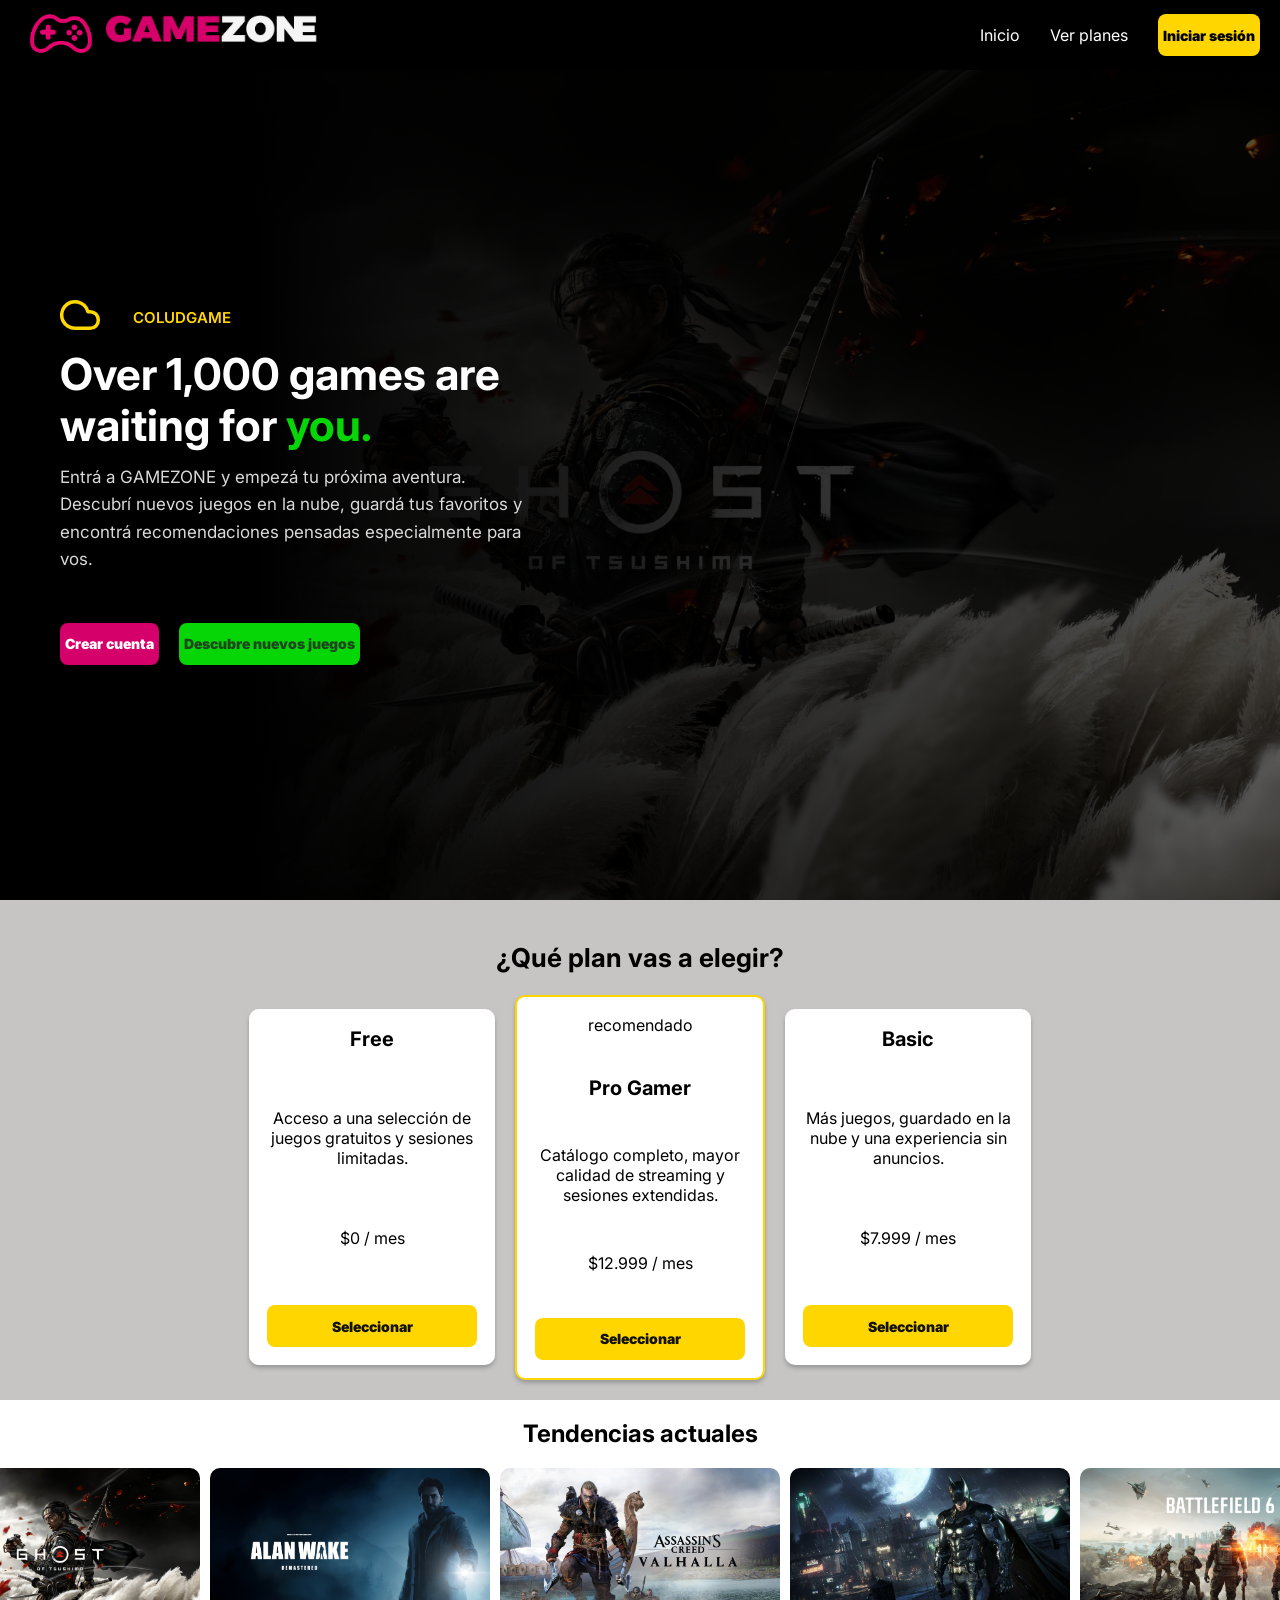
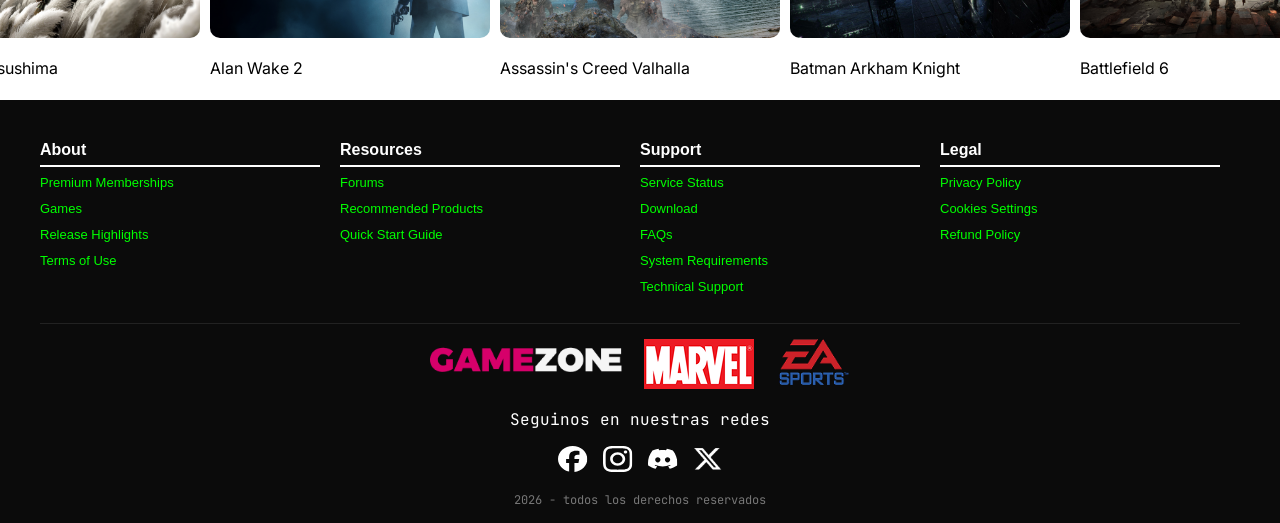
==== index.html @ 968ddbb8 "Ajustes en html y css en general,creacion del sitio de juego spider-peg" ====
<!DOCTYPE html>
<html lang="es">

<head>
    <meta charset="UTF-8">
    <meta name="viewport" content="width=device-width, initial-scale=1">
    <title>GAMEZONE | Cloud Gaming</title>
    <link rel="stylesheet" href="css/general.css">
    <link rel="stylesheet" href="css/landing/landing.css">
    <link rel="stylesheet" href="css/landing/plans.css">
    <link rel="stylesheet" href="css/buttons.css">
    <link rel="stylesheet" href="css/trending.css">
    <link rel="stylesheet" href="css/footer.css">

</head>

<body>

    <header>
        <nav>
            <div class="logo">
                <a href="index.html">
                    <img src="assets/logo/LOGOPAGE.png" alt="GAMEZONE">
                    <img src="assets/logo/GAMEZONE.png" alt="GAMEZONE">
                </a>
            </div>

            <div class="nav-links">
                <a href="index.html">Inicio</a>
                <a href="#plans">Ver planes</a>
                <button class="accent">
                    <a href="pages/login.html">Iniciar sesión</a>
                </button>
            </div>
        </nav>
    </header>

    <main>

        <section class="landing-main">
            <div class=cloud-div> <img src="assets/icons/cloud.svg" alt="cloud">
                <p class="cloud-p">coludgame</p>
            </div>
            <div class="welcome-main">
                <h1>Over 1,000 games are waiting for <span>you.</span></h1>

                <p>
                    Entrá a GAMEZONE y empezá tu próxima aventura.
                    Descubrí nuevos juegos en la nube, guardá tus favoritos
                    y encontrá recomendaciones pensadas especialmente para vos.
                </p>
            </div>
            <div class="landing-buttons">
                <button class="primary"><a href="pages/register.html">Crear cuenta</a></button>
                <button class="secondary"><a href="#plans">Descubre nuevos juegos</a></button>
            </div>

        </section>

        <section id="plans" class="plans">
            <h2>¿Qué plan vas a elegir?</h2>
            <div class="plans-container">
                <article class="plan-card">
                    <h3>Free</h3>

                    <p>
                        Acceso a una selección de juegos gratuitos
                        y sesiones limitadas.
                    </p>

                    <p>$0 / mes</p>

                    <button class="accent">Seleccionar</button>
                </article>

                <article class="plan-card pro">
                    <span>recomendado</span>

                    <h3>Pro Gamer</h3>

                    <p>
                        Catálogo completo, mayor calidad de streaming
                        y sesiones extendidas.
                    </p>

                    <p>$12.999 / mes</p>

                    <button class="accent">Seleccionar</button>
                </article>

                <article class="plan-card">
                    <h3>Basic</h3>

                    <p>
                        Más juegos, guardado en la nube
                        y una experiencia sin anuncios.
                    </p>

                    <p>$7.999 / mes</p>

                    <button class="accent">Seleccionar</button>
                </article>
            </div>
        </section>

        <section class="trending-section">
            <h2>Tendencias actuales</h2>

            <div class="trending" id="trending">
            </div>
           
            <button class="secondary">Descubre más juegos</button>
        </section>

    </main>

    <footer class="site-footer">
        <div class="footer-top">
            <div class="footer-column">
                <h3>About</h3>
                <ul>
                    <li><a href="#">Premium Memberships</a></li>
                    <li><a href="#">Games</a></li>
                    <li><a href="#">Release Highlights</a></li>
                    <li><a href="#">Terms of Use</a></li>
                </ul>
            </div>

            <div class="footer-column">
                <h3>Resources</h3>
                <ul>
                    <li><a href="#">Forums</a></li>
                    <li><a href="#">Recommended Products</a></li>
                    <li><a href="#">Quick Start Guide</a></li>
                </ul>
            </div>

            <div class="footer-column">
                <h3>Support</h3>
                <ul>
                    <li><a href="#">Service Status</a></li>
                    <li><a href="#">Download</a></li>
                    <li><a href="#">FAQs</a></li>
                    <li><a href="#">System Requirements</a></li>
                    <li><a href="#">Technical Support</a></li>
                </ul>
            </div>

            <div class="footer-column">
                <h3>Legal</h3>
                <ul>
                    <li><a href="#">Privacy Policy</a></li>
                    <li><a href="#">Cookies Settings</a></li>
                    <li><a href="#">Refund Policy</a></li>
                </ul>
            </div>
        </div>

        <div class="footer-bottom">
            <div class="footer-socials">
                <img src="assets/logo/GAMEZONE.png" alt="logo">
                <img src="assets/img/marvel-logo.png" alt="marvel" srcset="">
                <img src="assets/img/easports-logo.png" alt="easports" srcset="">
            </div>
            <p>Seguinos en nuestras redes</p>
            <div class="social-icons">
                <img src="assets/icons/facebook.svg" alt="facebook">
                <img src="assets/icons/instagram.svg" alt="instagram">
                <img src="assets/icons/discord.svg" alt="discord">
                <img src="assets/icons/x-twitter.png" alt="x-twitter">
            </div>
            <p class="copyright">2026 - todos los derechos reservados</p>
        </div>
    </footer>


    <script src="js/background-img.js"></script>
    <script src="js/trending.js"></script>


</body>

</html>
---- css/general.css ----
@import url('https://fonts.googleapis.com/css2?family=Inter:wght@400;500;600;700;800;900&family=Roboto:wght@400;500;700&display=swap');

body {
    font-family: Inter;
    margin: 0;
}

a {
    text-decoration: none;
    color: white;
}

header {
    background-color: #000000;
    align-content: center;
    height: 70px;  
    padding: 0;
    margin: 0;
}

nav {
    display: flex;
    justify-content: space-between;
    align-items: center;
    padding: 0 20px;
}

.nav-links {
  display: flex;
  align-items: center;
  gap: 30px;
}

header nav img {
    max-height: 55px;
    width: auto;
}
---- css/landing/landing.css ----
.cloud-div {
    display: flex;
    align-items: center;
    gap: 8px;
    width: 24px;
    height: 24px;
}
.cloud-p {
    color: #FFD600;
    text-transform: uppercase;
    font-size: 15px;
    font-weight: 600;
    margin: 0;
}

.landing-main {
    min-height: calc(100vh - 70px);
    box-sizing: border-box;
    color: white;
    background-color: #000000;
    background-size: cover;
    background-position: center;
    background-repeat: no-repeat;
    position: relative;

    display: flex;
    flex-direction: column;
    justify-content: center;
    padding: 0 60px; 
    gap: 20px;
}

.landing-main::before {
    content: "";
    position: absolute;
    inset: 0;

    background: linear-gradient(to right, #000000 20%, #000000a6 100%, transparent 250%);
}

.landing-main > * {
    position: relative;
}

.landing-buttons {
    display: flex;
    flex-direction: row;
    gap: 20px;
    margin-top: 10px;
}

.welcome-main {
    max-width: 550px;
    display: block;
}

.welcome-main h1 {
  font-size: 44px;
  line-height: 1.15;
  margin: 0 0 14px 0;
}

.welcome-main p {
  font-size: 17px;
  line-height: 1.6;
  margin: 0 0 20px 0;
  opacity: 0.85;
  max-width: 480px;
}

.welcome-main span {
    color: #06D606;
}

h1 {
    font-family: Inter;
}

.trending-section div{
    display: flex;
    gap: 10px;
}

.cards article{
    display: flex;
    width: 200px;
    height: 100px;
    background-color: grey;
    border-radius: 10px;

}

article {
    background-color: white;
    height: 400px;
    border-radius: 20px;

}
---- css/landing/plans.css ----
@import url('https://fonts.googleapis.com/css2?family=Inter:wght@400;500;600;700;800;900&family=Roboto:wght@400;500;700&display=swap');
.plans {
    background-color: #c7c4c4;
    text-align: center;
    padding: 20px 0;
}

.plans h2 {
    font-size: 26px;
    margin-bottom: 22px;
}

.plans-container {
    display: flex;
    justify-content: center;
    align-items: center;
    gap: 20px;
}

.plan-card {
    background-color: white;

    width: 210px;
    height: 320px;

    padding: 18px;
    border-radius: 10px;

    display: flex;
    flex-direction: column;
    justify-content: space-between;

    box-shadow: 0 3px 4px #999;
}

.plan-card h3 {
    font-size: 20px;
    margin: 0;
}

.plan-card p {
    margin: 3px 0;
}


.plan-card.pro {
    height: 345px;
    border: 2px solid #FFD600;
}
---- css/buttons.css ----
/* =========================
   ESTILO GENERAL DE BOTONES
   ========================= */

.primary,
.secondary,
.accent,
.google-button {
    height: 42px;
    border: none;
    border-radius: 8px;
    font-family: "Inter", sans-serif;
    font-size: 14px;
    font-weight: 900;
    cursor: pointer;
    padding: 5px;
    display: flex;
    align-items: center;
    justify-content: center;
    box-sizing: border-box;
}

.google-button {
    background-color: white;
    
}

.primary {
    background-color: #D6006A;
    color: white;
}

.primary:hover {
    background-color: #FFB3D9;
}


.primary:active {
    background-color: #471D32;
}

.primary:disabled {
    background-color: #C7C4C4;
    color: #F5F5F5;
    cursor: not-allowed;
}

.secondary {
    background-color: #06D606; 
}

.secondary a{
    color: #1D471D;
}

.secondary:hover {
    background-color: #B3FFB3;
}

.secondary:active {
    background-color: #1D471D;
    color: #F5F5F5;
}

.secondary:disabled {
    background-color: #C7C4C4;
    color: #F5F5F5;

    cursor: not-allowed;
}

.accent {
    background-color: #FFD600;
    color: #121212;
}

.accent a {
    color: black;
}

.accent:hover {
    background-color: #FFE347;
}

.accent:active {
    background-color: #CCAB00;
    color: #F5F5F5;
}

.accent:disabled {
    background-color: #C7C4C4;
    color: #F5F5F5;
    cursor: not-allowed;
}

.google-button a{
    color:black;
    text-decoration: none;
}

.google-button {
    color: black;
    text-decoration: none;
}
.google-button img {
    width: 20px;
    height: 20px;
}
---- css/trending.css ----
.trending-section {
    width: 100%;
    height: 300px;
    
    display: flex;
    flex-direction: column;
    align-items: center;
    overflow: hidden;
}

.trending-section button {
    margin-top: 80px;
    padding: 5px 20px;
}

.card {
    width: 280px;
    height: 170px;
    
}

.trending .card img {
    width: 100%;
    height: 170px;
    object-fit: cover;
    border-radius: 10px;
    transition: transform 0.3s ease;
    cursor: pointer;
}

.trending .card img:hover {
    transform: scale(1.05);
}
---- css/footer.css ----
@import url('https://fonts.googleapis.com/css2?family=Inter:wght@400;500;600;700;800;900&family=Roboto:wght@400;500;700&display=swap');
@import url('https://fonts.googleapis.com/css2?family=JetBrains+Mono:wght@400;500;600;700;800&display=swap');

body {
  margin: 0;
  min-height: 100vh;

  display: flex;
  flex-direction: column;
}


footer p {
  font-family: JetBrains mono;
}

.site-footer {
  background-color: #0b0b0b;
  color: #ffffff;
  padding: 25px 20px 15px 20px; /* Reducimos el padding general */
  font-family: sans-serif;
}

.footer-top {
  display: flex;
  justify-content: space-between;
  max-width: 1200px;
  margin: 0 auto 20px auto;
}

.footer-column {
  flex: 1;
  margin-right: 20px;
}

.footer-column h3 {
  font-size: 16px;
  font-weight: bold;
  padding-bottom: 6px;
  border-bottom: 2px solid #ffffff;
  margin-bottom: 6px;
}

.footer-column ul {
  list-style: none;
  padding: 0;
  margin: 0;
}

.footer-column ul li {
  margin-bottom: 8px; 
}

.footer-column ul li a {
  color: #00ff00;
  text-decoration: none;
  font-size: 13px;
}

.footer-bottom {
  max-width: 1200px;
  margin: 0 auto;
  border-top: 1px solid #222;
  padding-top: 15px;
  
  display: flex;
  flex-direction: column;
  align-items: center;
  
}

/* Contenedor de redes sociales */
.footer-socials {
  display: flex;
  align-items: center;
  gap: 20px;
}

.footer-socials img{
  height: 50px;
}

.footer-bottom p{
  text-align: center;
  margin-top: 20px;
}

.social-icons {
  display: flex;
  gap: 15px;
  justify-content: center;
}

.social-icons img{
  width: 30px;
}

.social-icons a {
  color: #fff;
  font-size: 20px;
}

/* Copyright */
.copyright {
  font-size: 12px;
  color: #777;
  margin: 10px 0 0 0;
}
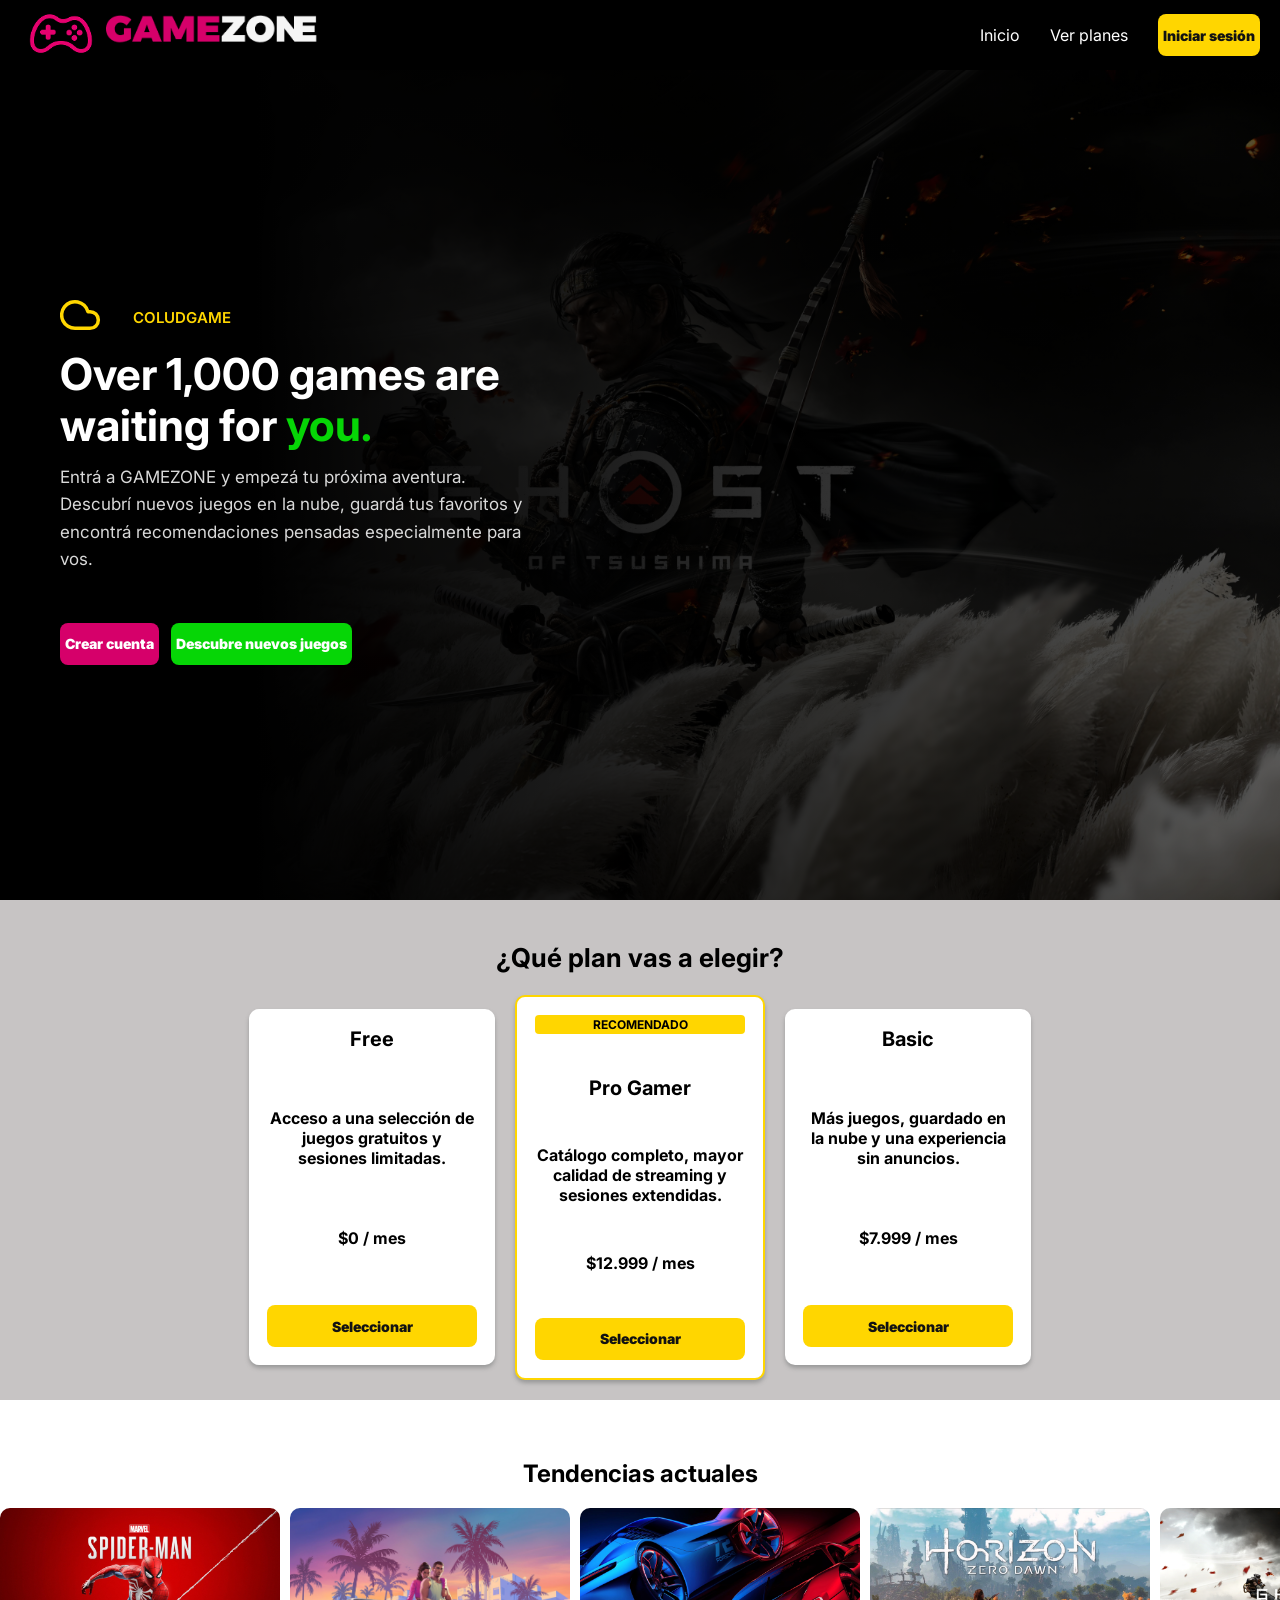
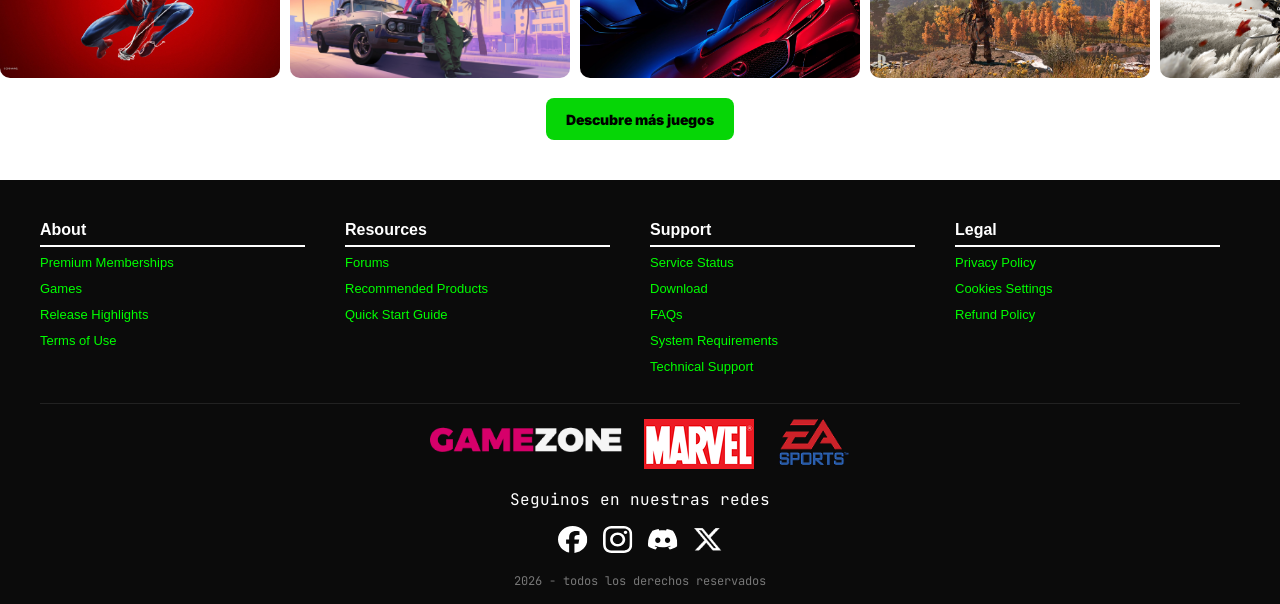
==== commit f34f732a: "Agrego transform a las cardsplan" ====
--- a/index.html
+++ b/index.html
@@ -5,10 +5,10 @@
     <meta charset="UTF-8">
     <meta name="viewport" content="width=device-width, initial-scale=1">
     <title>GAMEZONE | Cloud Gaming</title>
+    <link rel="stylesheet" href="css/buttons.css">
     <link rel="stylesheet" href="css/general.css">
     <link rel="stylesheet" href="css/landing/landing.css">
     <link rel="stylesheet" href="css/landing/plans.css">
-    <link rel="stylesheet" href="css/buttons.css">
     <link rel="stylesheet" href="css/trending.css">
     <link rel="stylesheet" href="css/footer.css">
 
@@ -28,9 +28,7 @@
             <div class="nav-links">
                 <a href="index.html">Inicio</a>
                 <a href="#plans">Ver planes</a>
-                <button class="accent">
-                    <a href="pages/login.html">Iniciar sesión</a>
-                </button>
+                <a class="accent" href="pages/login.html">Iniciar sesión</a>
             </div>
         </nav>
     </header>
@@ -51,8 +49,8 @@
                 </p>
             </div>
             <div class="landing-buttons">
-                <button class="primary"><a href="pages/register.html">Crear cuenta</a></button>
-                <button class="secondary"><a href="#plans">Descubre nuevos juegos</a></button>
+                <a class="primary" href="pages/register.html">Crear cuenta</a>
+                <a class="secondary" href="#plans">Descubre nuevos juegos</a>
             </div>
 
         </section>
@@ -69,8 +67,8 @@
                     </p>
 
                     <p>$0 / mes</p>
-
                     <button class="accent">Seleccionar</button>
+                    
                 </article>
 
                 <article class="plan-card pro">
--- a/css/general.css
+++ b/css/general.css
@@ -13,7 +13,7 @@
 header {
     background-color: #000000;
     align-content: center;
-    height: 70px;  
+    height: 70px;
     padding: 0;
     margin: 0;
 }
@@ -22,16 +22,27 @@
     display: flex;
     justify-content: space-between;
     align-items: center;
-    padding: 0 20px;
+    padding: 0 16px;
 }
 
 .nav-links {
-  display: flex;
-  align-items: center;
-  gap: 30px;
+    display: flex;
+    align-items: center;
+    gap: 30px;
 }
 
 header nav img {
-    max-height: 55px;
+    max-height: 50px;
     width: auto;
 }
+
+/* MOBILE FIRST */
+@media (min-width: 768px) {/*a partir de tablet*/
+    nav {
+        padding: 0 20px;
+    }
+
+    header nav img {
+        max-height: 55px;
+    }
+}
--- a/css/landing/landing.css
+++ b/css/landing/landing.css
@@ -5,14 +5,16 @@
     width: 24px;
     height: 24px;
 }
+
 .cloud-p {
     color: #FFD600;
     text-transform: uppercase;
-    font-size: 15px;
+    font-size: 13px;
     font-weight: 600;
     margin: 0;
 }
 
+/* --------- Hero (landing-main) --------- */
 .landing-main {
     min-height: calc(100vh - 70px);
     box-sizing: border-box;
@@ -26,46 +28,45 @@
     display: flex;
     flex-direction: column;
     justify-content: center;
-    padding: 0 60px; 
-    gap: 20px;
+    padding: 0 20px;
+    gap: 16px;
 }
 
 .landing-main::before {
     content: "";
     position: absolute;
     inset: 0;
-
     background: linear-gradient(to right, #000000 20%, #000000a6 100%, transparent 250%);
 }
 
-.landing-main > * {
+.landing-main>* {
     position: relative;
 }
 
+/* Botones apilados en mobile */
 .landing-buttons {
     display: flex;
-    flex-direction: row;
-    gap: 20px;
+    flex-direction: column;
+    gap: 12px;
     margin-top: 10px;
 }
 
 .welcome-main {
-    max-width: 550px;
-    display: block;
+    max-width: 100%;
 }
 
 .welcome-main h1 {
-  font-size: 44px;
-  line-height: 1.15;
-  margin: 0 0 14px 0;
+    font-size: 28px;
+    line-height: 1.15;
+    margin: 0 0 12px 0;
 }
 
 .welcome-main p {
-  font-size: 17px;
-  line-height: 1.6;
-  margin: 0 0 20px 0;
-  opacity: 0.85;
-  max-width: 480px;
+    font-size: 15px;
+    line-height: 1.6;
+    margin: 0 0 16px 0;
+    opacity: 0.85;
+    max-width: 100%;
 }
 
 .welcome-main span {
@@ -76,24 +77,64 @@
     font-family: Inter;
 }
 
-.trending-section div{
+/*
+    OJO: acá tenías reglas sueltas (.trending-section div, .cards article,
+    y un "article" global) que pisaban estilos de otras páginas —
+    por ejemplo le ponían fondo blanco y 400px de alto a TODOS los
+    <article> del sitio, incluidas las tarjetas de reseñas del juego.
+    Las dejo comentadas por si las necesitabas en algo puntual,
+    pero lo más seguro es no usarlas así de generales.
+
+.trending-section div {
     display: flex;
     gap: 10px;
 }
 
-.cards article{
+.cards article {
     display: flex;
     width: 200px;
     height: 100px;
     background-color: grey;
     border-radius: 10px;
-
 }
 
 article {
     background-color: white;
     height: 400px;
     border-radius: 20px;
+}
+*/
 
+/* --------- A partir de tablet/desktop --------- */
+@media (min-width: 768px) {
+    .landing-main {
+        padding: 0 60px;
+        gap: 20px;
+    }
+
+    .landing-buttons {
+        flex-direction: row;
+    }
+
+    .welcome-main {
+        max-width: 550px;
+    }
+
+    .welcome-main h1 {
+        font-size: 44px;
+        margin: 0 0 14px 0;
+    }
+
+    .welcome-main p {
+        font-size: 17px;
+        margin: 0 0 20px 0;
+        max-width: 480px;
+    }
+
+    .cloud-p {
+        font-size: 15px;
+    }
 }
 
+
+
--- a/css/landing/plans.css
+++ b/css/landing/plans.css
@@ -31,8 +31,13 @@
     justify-content: space-between;
 
     box-shadow: 0 3px 4px #999;
+    transition: transform 0.3s ease;
+    cursor: pointer;
 }
-
+.plan-card:hover {
+    transform: scale(1.01); 
+    
+}
 .plan-card h3 {
     font-size: 20px;
     margin: 0;
@@ -40,10 +45,20 @@
 
 .plan-card p {
     margin: 3px 0;
+    font-weight: bold;
 }
 
 
 .plan-card.pro {
     height: 345px;
     border: 2px solid #FFD600;
+}
+
+.plan-card.pro span {
+    background-color: #FFD600;
+    font-weight: bold;
+    text-transform: uppercase;
+    font-size: 12px;
+    border-radius: 4px;
+    padding: 2px 6px;
 }
--- a/css/trending.css
+++ b/css/trending.css
@@ -1,27 +1,43 @@
 .trending-section {
     width: 100%;
-    height: 300px;
-    
+    padding: 24px 0;
+
     display: flex;
     flex-direction: column;
     align-items: center;
-    overflow: hidden;
+    box-sizing: border-box;
+}
+
+.trending-section h2 {
+    padding: 0 16px;
 }
 
 .trending-section button {
-    margin-top: 80px;
+    margin-top: 20px;
     padding: 5px 20px;
 }
 
-.card {
-    width: 280px;
-    height: 170px;
-    
+/* en mobile se desliza horizontal */
+.trending {
+    display: flex;
+    gap: 10px;
+    width: 100%;
+    padding: 0 16px;
+    box-sizing: border-box;
+    overflow-x: auto;
+    scroll-snap-type: x mandatory;
+}
+
+.trending .card {
+    flex: 0 0 auto;
+    scroll-snap-align: start;
+    width: 220px;
+    height: 140px;
 }
 
 .trending .card img {
     width: 100%;
-    height: 170px;
+    height: 140px;
     object-fit: cover;
     border-radius: 10px;
     transition: transform 0.3s ease;
@@ -32,4 +48,22 @@
     transform: scale(1.05);
 }
 
+/* MOBILE FIRST */
+@media (min-width: 768px) {
+    .trending-section {
+        padding: 40px 0;
+    }
 
+    .trending {
+        padding: 0 40px;
+    }
+
+    .trending .card {
+        width: 280px;
+        height: 170px;
+    }
+
+    .trending .card img {
+        height: 170px;
+    }
+}
--- a/css/footer.css
+++ b/css/footer.css
@@ -2,108 +2,124 @@
 @import url('https://fonts.googleapis.com/css2?family=JetBrains+Mono:wght@400;500;600;700;800&display=swap');
 
 body {
-  margin: 0;
-  min-height: 100vh;
+    margin: 0;
+    min-height: 100vh;
 
-  display: flex;
-  flex-direction: column;
+    display: flex;
+    flex-direction: column;
 }
 
-
 footer p {
-  font-family: JetBrains mono;
+    font-family: JetBrains mono;
 }
 
 .site-footer {
-  background-color: #0b0b0b;
-  color: #ffffff;
-  padding: 25px 20px 15px 20px; /* Reducimos el padding general */
-  font-family: sans-serif;
+    background-color: #0b0b0b;
+    color: #ffffff;
+    padding: 25px 16px 15px 16px;
+    font-family: sans-serif;
 }
 
+/* Mobile: columnas una debajo de otra */
 .footer-top {
-  display: flex;
-  justify-content: space-between;
-  max-width: 1200px;
-  margin: 0 auto 20px auto;
+    display: flex;
+    flex-direction: column;
+    gap: 20px;
+    max-width: 1200px;
+    margin: 0 auto 20px auto;
 }
 
 .footer-column {
-  flex: 1;
-  margin-right: 20px;
+    flex: 1;
 }
 
 .footer-column h3 {
-  font-size: 16px;
-  font-weight: bold;
-  padding-bottom: 6px;
-  border-bottom: 2px solid #ffffff;
-  margin-bottom: 6px;
+    font-size: 16px;
+    font-weight: bold;
+    padding-bottom: 6px;
+    border-bottom: 2px solid #ffffff;
+    margin-bottom: 6px;
 }
 
 .footer-column ul {
-  list-style: none;
-  padding: 0;
-  margin: 0;
+    list-style: none;
+    padding: 0;
+    margin: 0;
 }
 
 .footer-column ul li {
-  margin-bottom: 8px; 
+    margin-bottom: 8px;
 }
 
 .footer-column ul li a {
-  color: #00ff00;
-  text-decoration: none;
-  font-size: 13px;
+    color: #00ff00;
+    text-decoration: none;
+    font-size: 13px;
 }
 
 .footer-bottom {
-  max-width: 1200px;
-  margin: 0 auto;
-  border-top: 1px solid #222;
-  padding-top: 15px;
-  
-  display: flex;
-  flex-direction: column;
-  align-items: center;
-  
+    max-width: 1200px;
+    margin: 0 auto;
+    border-top: 1px solid #222;
+    padding-top: 15px;
+
+    display: flex;
+    flex-direction: column;
+    align-items: center;
 }
 
-/* Contenedor de redes sociales */
 .footer-socials {
-  display: flex;
-  align-items: center;
-  gap: 20px;
+    display: flex;
+    align-items: center;
+    gap: 20px;
 }
 
-.footer-socials img{
-  height: 50px;
+.footer-socials img {
+    height: 40px;
 }
 
-.footer-bottom p{
-  text-align: center;
-  margin-top: 20px;
+.footer-bottom p {
+    text-align: center;
+    margin-top: 20px;
 }
 
 .social-icons {
-  display: flex;
-  gap: 15px;
-  justify-content: center;
+    display: flex;
+    gap: 15px;
+    justify-content: center;
 }
 
-.social-icons img{
-  width: 30px;
+.social-icons img {
+    width: 30px;
 }
 
 .social-icons a {
-  color: #fff;
-  font-size: 20px;
+    color: #fff;
+    font-size: 20px;
 }
 
-/* Copyright */
 .copyright {
-  font-size: 12px;
-  color: #777;
-  margin: 10px 0 0 0;
+    font-size: 12px;
+    color: #777;
+    margin: 10px 0 0 0;
 }
 
+/* --------- Desktop: columnas en fila --------- */
+@media (min-width: 768px) {
+    .site-footer {
+        padding: 25px 20px 15px 20px;
+    }
+
+    .footer-top {
+        flex-direction: row;
+        justify-content: space-between;
+    }
+
+    .footer-column {
+        margin-right: 20px;
+    }
+
+    .footer-socials img {
+        height: 50px;
+    }
+}
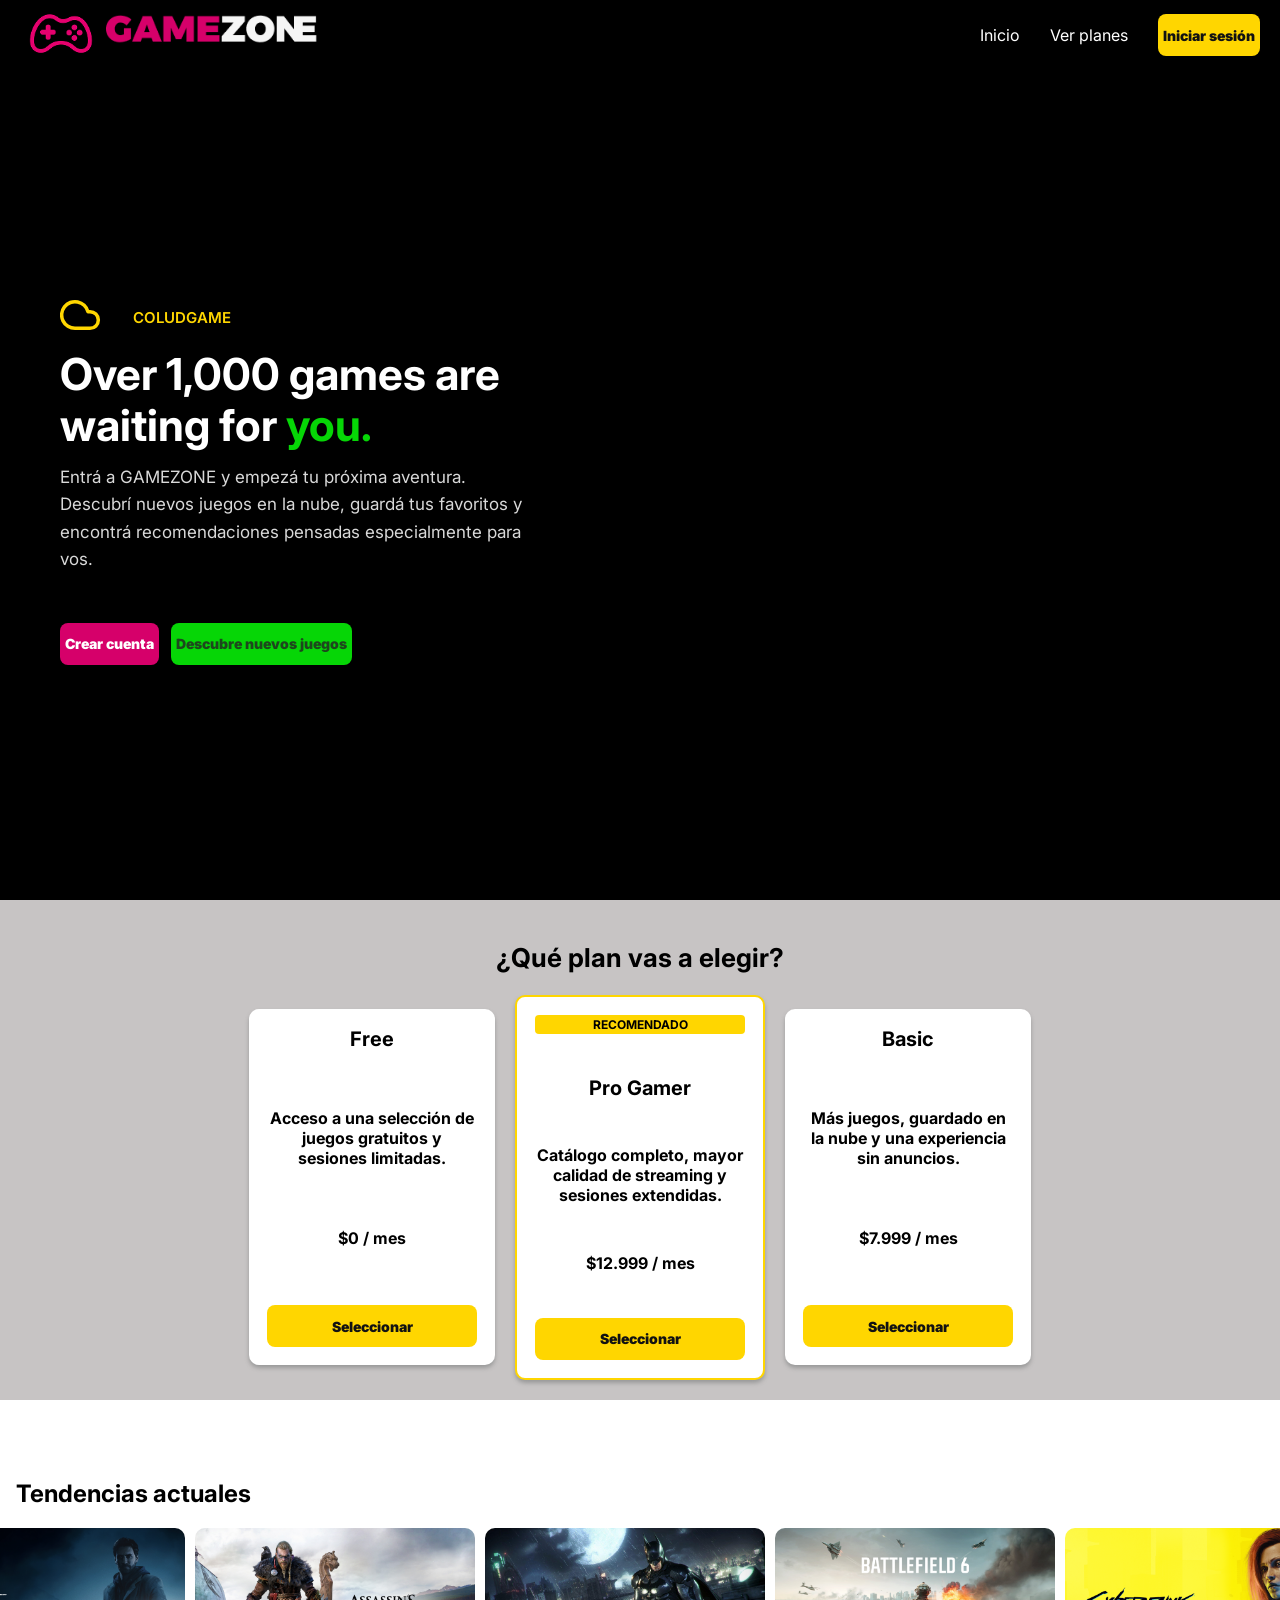
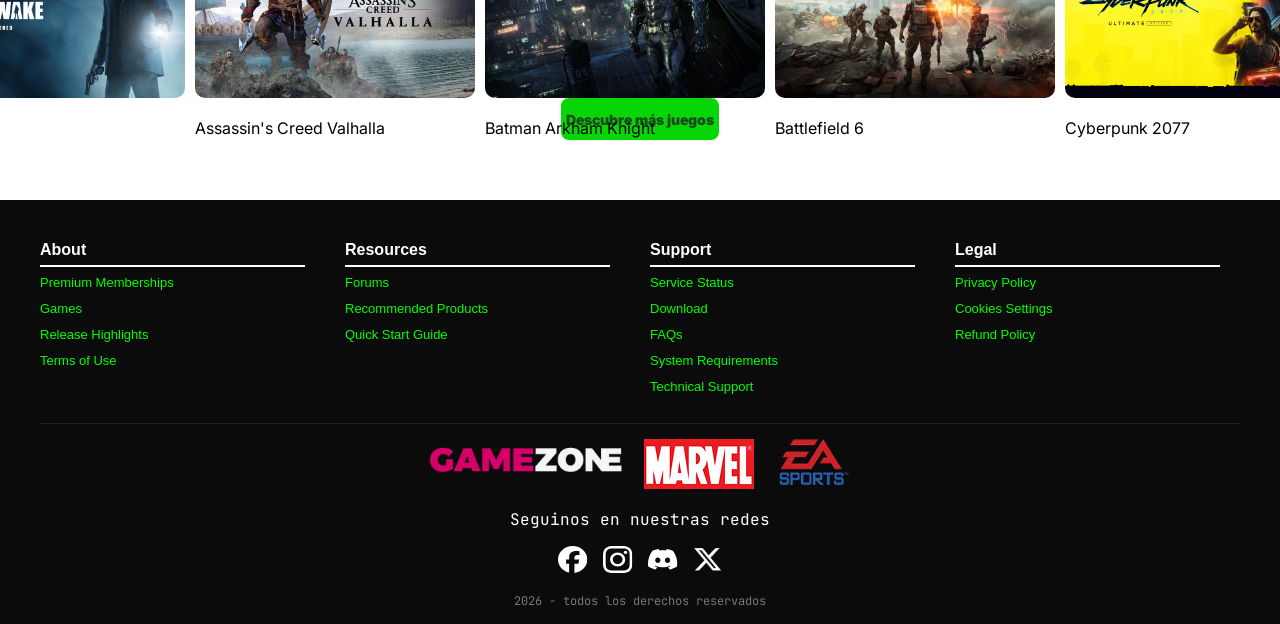
==== commit 961066ae: "Acomodo botones css" ====
--- a/index.html
+++ b/index.html
@@ -5,8 +5,8 @@
     <meta charset="UTF-8">
     <meta name="viewport" content="width=device-width, initial-scale=1">
     <title>GAMEZONE | Cloud Gaming</title>
+    <link rel="stylesheet" href="css/general.css">
     <link rel="stylesheet" href="css/buttons.css">
-    <link rel="stylesheet" href="css/general.css">
     <link rel="stylesheet" href="css/landing/landing.css">
     <link rel="stylesheet" href="css/landing/plans.css">
     <link rel="stylesheet" href="css/trending.css">
--- a/css/general.css
+++ b/css/general.css
@@ -3,11 +3,6 @@
 body {
     font-family: Inter;
     margin: 0;
-}
-
-a {
-    text-decoration: none;
-    color: white;
 }
 
 header {
@@ -16,6 +11,11 @@
     height: 70px;
     padding: 0;
     margin: 0;
+}
+
+a{
+    text-decoration: none;
+    color: white;
 }
 
 nav {
@@ -33,8 +33,10 @@
 
 header nav img {
     max-height: 50px;
-    width: auto;
+    width: 50px;
 }
+
+
 
 /* MOBILE FIRST */
 @media (min-width: 768px) {/*a partir de tablet*/
@@ -44,5 +46,6 @@
 
     header nav img {
         max-height: 55px;
+        width: auto;
     }
 }
--- a/css/buttons.css
+++ b/css/buttons.css
@@ -20,11 +20,6 @@
     box-sizing: border-box;
 }
 
-.google-button {
-    background-color: white;
-    
-}
-
 .primary {
     background-color: #D6006A;
     color: white;
@@ -34,22 +29,8 @@
     background-color: #FFB3D9;
 }
 
-
-.primary:active {
-    background-color: #471D32;
-}
-
-.primary:disabled {
-    background-color: #C7C4C4;
-    color: #F5F5F5;
-    cursor: not-allowed;
-}
-
 .secondary {
-    background-color: #06D606; 
-}
-
-.secondary a{
+    background-color: #06D606;
     color: #1D471D;
 }
 
@@ -57,40 +38,19 @@
     background-color: #B3FFB3;
 }
 
-.secondary:active {
-    background-color: #1D471D;
-    color: #F5F5F5;
-}
-
-.secondary:disabled {
-    background-color: #C7C4C4;
-    color: #F5F5F5;
-
-    cursor: not-allowed;
-}
-
 .accent {
     background-color: #FFD600;
     color: #121212;
-}
-
-.accent a {
-    color: black;
 }
 
 .accent:hover {
     background-color: #FFE347;
 }
 
-.accent:active {
-    background-color: #CCAB00;
-    color: #F5F5F5;
-}
-
-.accent:disabled {
-    background-color: #C7C4C4;
-    color: #F5F5F5;
-    cursor: not-allowed;
+.google-button {
+    background-color: white;
+    color: black;
+    text-decoration: none;
 }
 
 .google-button a{
@@ -98,10 +58,6 @@
     text-decoration: none;
 }
 
-.google-button {
-    color: black;
-    text-decoration: none;
-}
 .google-button img {
     width: 20px;
     height: 20px;
--- a/css/landing/landing.css
+++ b/css/landing/landing.css
@@ -16,7 +16,7 @@
 
 /* --------- Hero (landing-main) --------- */
 .landing-main {
-    min-height: calc(100vh - 70px);
+    min-height: 60vh;
     box-sizing: border-box;
     color: white;
     background-color: #000000;
@@ -77,37 +77,11 @@
     font-family: Inter;
 }
 
-/*
-    OJO: acá tenías reglas sueltas (.trending-section div, .cards article,
-    y un "article" global) que pisaban estilos de otras páginas —
-    por ejemplo le ponían fondo blanco y 400px de alto a TODOS los
-    <article> del sitio, incluidas las tarjetas de reseñas del juego.
-    Las dejo comentadas por si las necesitabas en algo puntual,
-    pero lo más seguro es no usarlas así de generales.
-
-.trending-section div {
-    display: flex;
-    gap: 10px;
-}
-
-.cards article {
-    display: flex;
-    width: 200px;
-    height: 100px;
-    background-color: grey;
-    border-radius: 10px;
-}
-
-article {
-    background-color: white;
-    height: 400px;
-    border-radius: 20px;
-}
-*/
 
 /* --------- A partir de tablet/desktop --------- */
 @media (min-width: 768px) {
     .landing-main {
+        min-height: calc(100vh - 70px);
         padding: 0 60px;
         gap: 20px;
     }
@@ -134,7 +108,4 @@
     .cloud-p {
         font-size: 15px;
     }
-}
-
-
-
+}
--- a/css/trending.css
+++ b/css/trending.css
@@ -10,27 +10,22 @@
 
 .trending-section h2 {
     padding: 0 16px;
+    align-self: flex-start;
 }
 
-.trending-section button {
-    margin-top: 20px;
-    padding: 5px 20px;
+.trending-section .carousel {
+    box-sizing: border-box;
 }
 
-/* en mobile se desliza horizontal */
+/* El track de tarjetas: ahora se mueve con transform (lo maneja carousel.js) */
 .trending {
     display: flex;
     gap: 10px;
-    width: 100%;
-    padding: 0 16px;
-    box-sizing: border-box;
-    overflow-x: auto;
-    scroll-snap-type: x mandatory;
+    transition: transform 0.4s ease;
 }
 
 .trending .card {
     flex: 0 0 auto;
-    scroll-snap-align: start;
     width: 220px;
     height: 140px;
 }
@@ -48,14 +43,10 @@
     transform: scale(1.05);
 }
 
-/* MOBILE FIRST */
+/* A partir de tablet, tarjetas un poco más grandes */
 @media (min-width: 768px) {
     .trending-section {
-        padding: 40px 0;
-    }
-
-    .trending {
-        padding: 0 40px;
+        padding: 60px 0;
     }
 
     .trending .card {
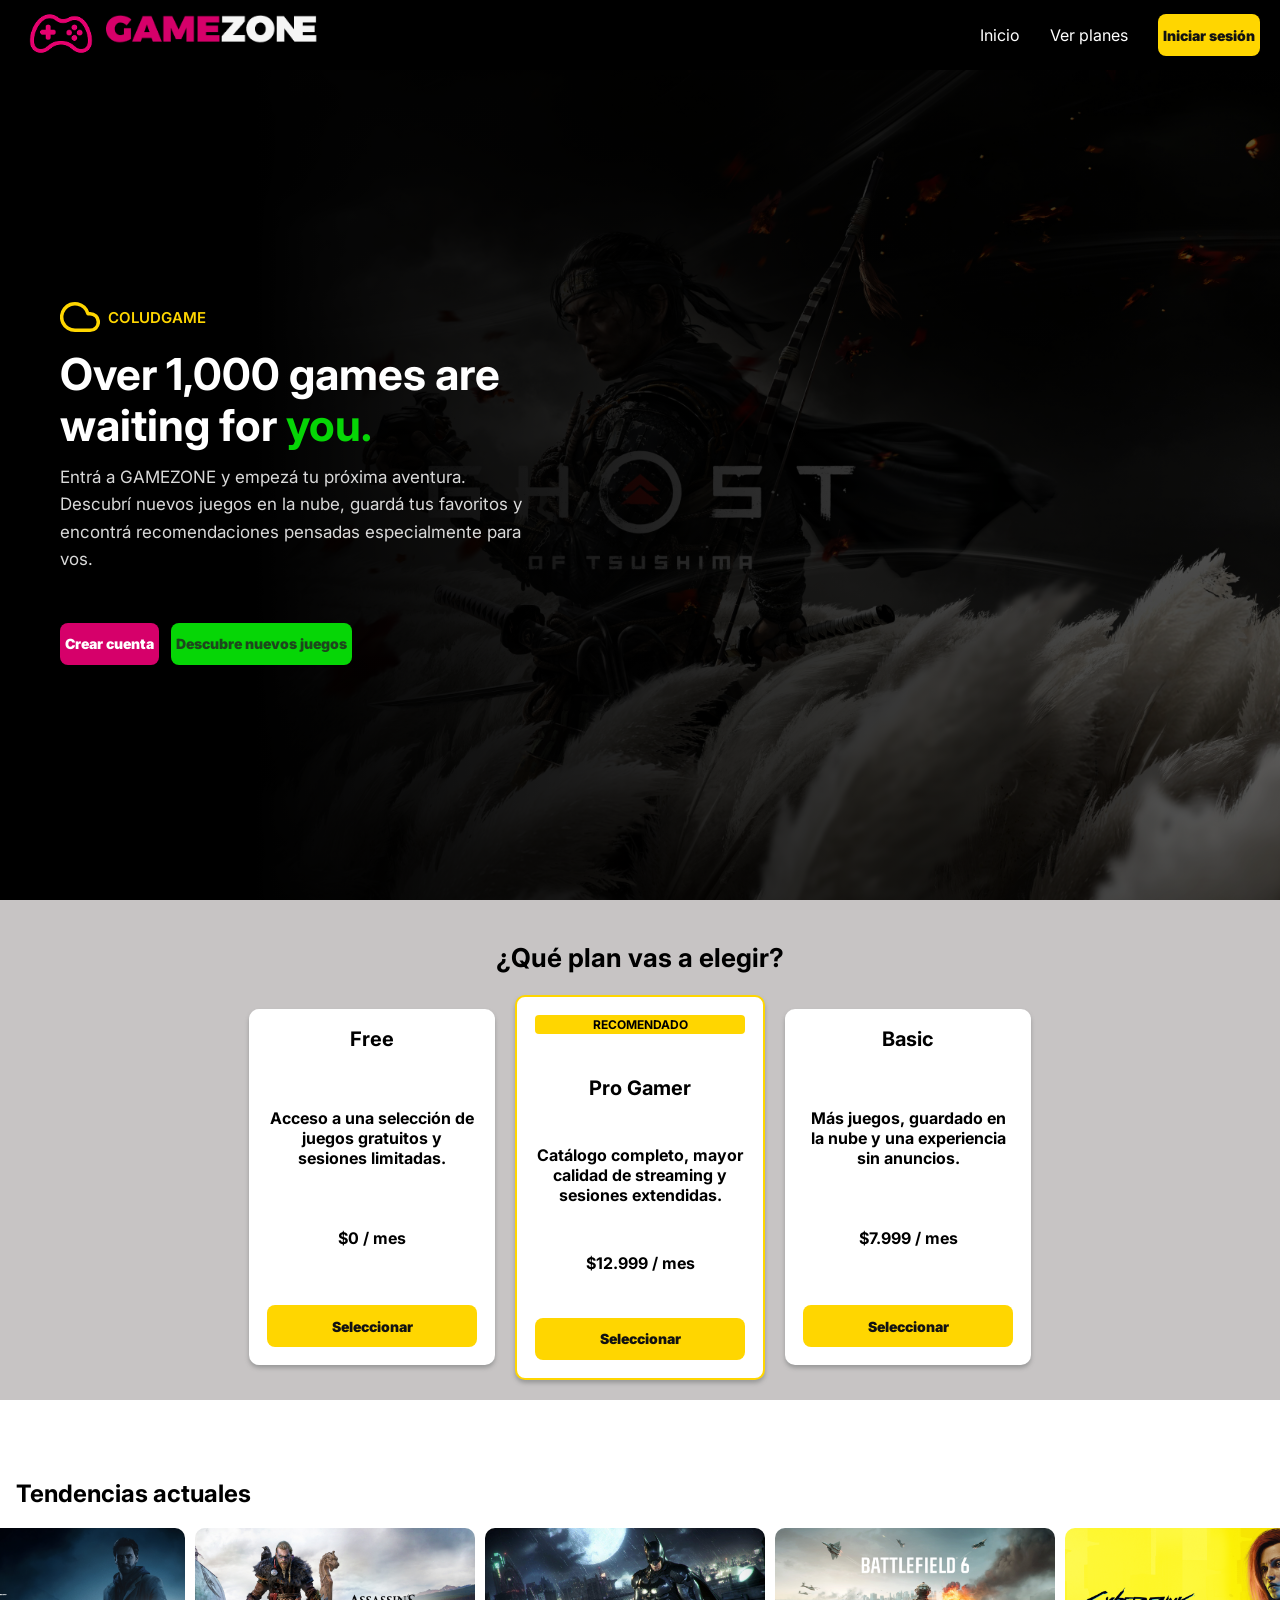
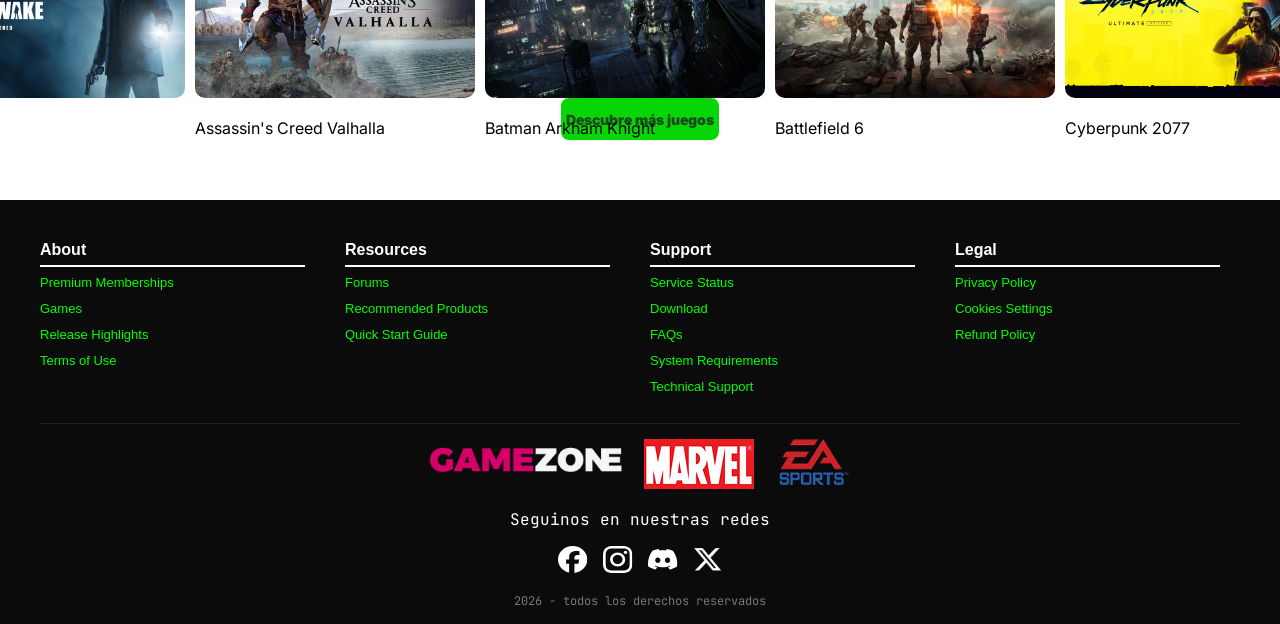
==== commit 1456b58b: "Se pasa footer a js, se modifica css, y se empieza a hacer el carousel" ====
--- a/index.html
+++ b/index.html
@@ -112,69 +112,11 @@
 
     </main>
 
-    <footer class="site-footer">
-        <div class="footer-top">
-            <div class="footer-column">
-                <h3>About</h3>
-                <ul>
-                    <li><a href="#">Premium Memberships</a></li>
-                    <li><a href="#">Games</a></li>
-                    <li><a href="#">Release Highlights</a></li>
-                    <li><a href="#">Terms of Use</a></li>
-                </ul>
-            </div>
-
-            <div class="footer-column">
-                <h3>Resources</h3>
-                <ul>
-                    <li><a href="#">Forums</a></li>
-                    <li><a href="#">Recommended Products</a></li>
-                    <li><a href="#">Quick Start Guide</a></li>
-                </ul>
-            </div>
-
-            <div class="footer-column">
-                <h3>Support</h3>
-                <ul>
-                    <li><a href="#">Service Status</a></li>
-                    <li><a href="#">Download</a></li>
-                    <li><a href="#">FAQs</a></li>
-                    <li><a href="#">System Requirements</a></li>
-                    <li><a href="#">Technical Support</a></li>
-                </ul>
-            </div>
-
-            <div class="footer-column">
-                <h3>Legal</h3>
-                <ul>
-                    <li><a href="#">Privacy Policy</a></li>
-                    <li><a href="#">Cookies Settings</a></li>
-                    <li><a href="#">Refund Policy</a></li>
-                </ul>
-            </div>
-        </div>
-
-        <div class="footer-bottom">
-            <div class="footer-socials">
-                <img src="assets/logo/GAMEZONE.png" alt="logo">
-                <img src="assets/img/marvel-logo.png" alt="marvel" srcset="">
-                <img src="assets/img/easports-logo.png" alt="easports" srcset="">
-            </div>
-            <p>Seguinos en nuestras redes</p>
-            <div class="social-icons">
-                <img src="assets/icons/facebook.svg" alt="facebook">
-                <img src="assets/icons/instagram.svg" alt="instagram">
-                <img src="assets/icons/discord.svg" alt="discord">
-                <img src="assets/icons/x-twitter.png" alt="x-twitter">
-            </div>
-            <p class="copyright">2026 - todos los derechos reservados</p>
-        </div>
-    </footer>
-
+    <footer class="site-footer"></footer>
 
     <script src="js/background-img.js"></script>
     <script src="js/trending.js"></script>
-
+    <script src="js/footer.js"></script>
 
 </body>
 
--- a/css/landing/landing.css
+++ b/css/landing/landing.css
@@ -14,7 +14,6 @@
     margin: 0;
 }
 
-/* --------- Hero (landing-main) --------- */
 .landing-main {
     min-height: 60vh;
     box-sizing: border-box;
@@ -24,7 +23,6 @@
     background-position: center;
     background-repeat: no-repeat;
     position: relative;
-
     display: flex;
     flex-direction: column;
     justify-content: center;
@@ -36,14 +34,18 @@
     content: "";
     position: absolute;
     inset: 0;
-    background: linear-gradient(to right, #000000 20%, #000000a6 100%, transparent 250%);
+    background: linear-gradient(
+        to right,
+        #000000 20%,
+        #000000a6 100%,
+        transparent 250%
+    );
 }
 
-.landing-main>* {
+.landing-main > * {
     position: relative;
 }
 
-/* Botones apilados en mobile */
 .landing-buttons {
     display: flex;
     flex-direction: column;
@@ -77,9 +79,8 @@
     font-family: Inter;
 }
 
+@media (min-width: 768px) {
 
-/* --------- A partir de tablet/desktop --------- */
-@media (min-width: 768px) {
     .landing-main {
         min-height: calc(100vh - 70px);
         padding: 0 60px;
--- a/css/trending.css
+++ b/css/trending.css
@@ -17,7 +17,6 @@
     box-sizing: border-box;
 }
 
-/* El track de tarjetas: ahora se mueve con transform (lo maneja carousel.js) */
 .trending {
     display: flex;
     gap: 10px;
@@ -43,7 +42,7 @@
     transform: scale(1.05);
 }
 
-/* A partir de tablet, tarjetas un poco más grandes */
+
 @media (min-width: 768px) {
     .trending-section {
         padding: 60px 0;
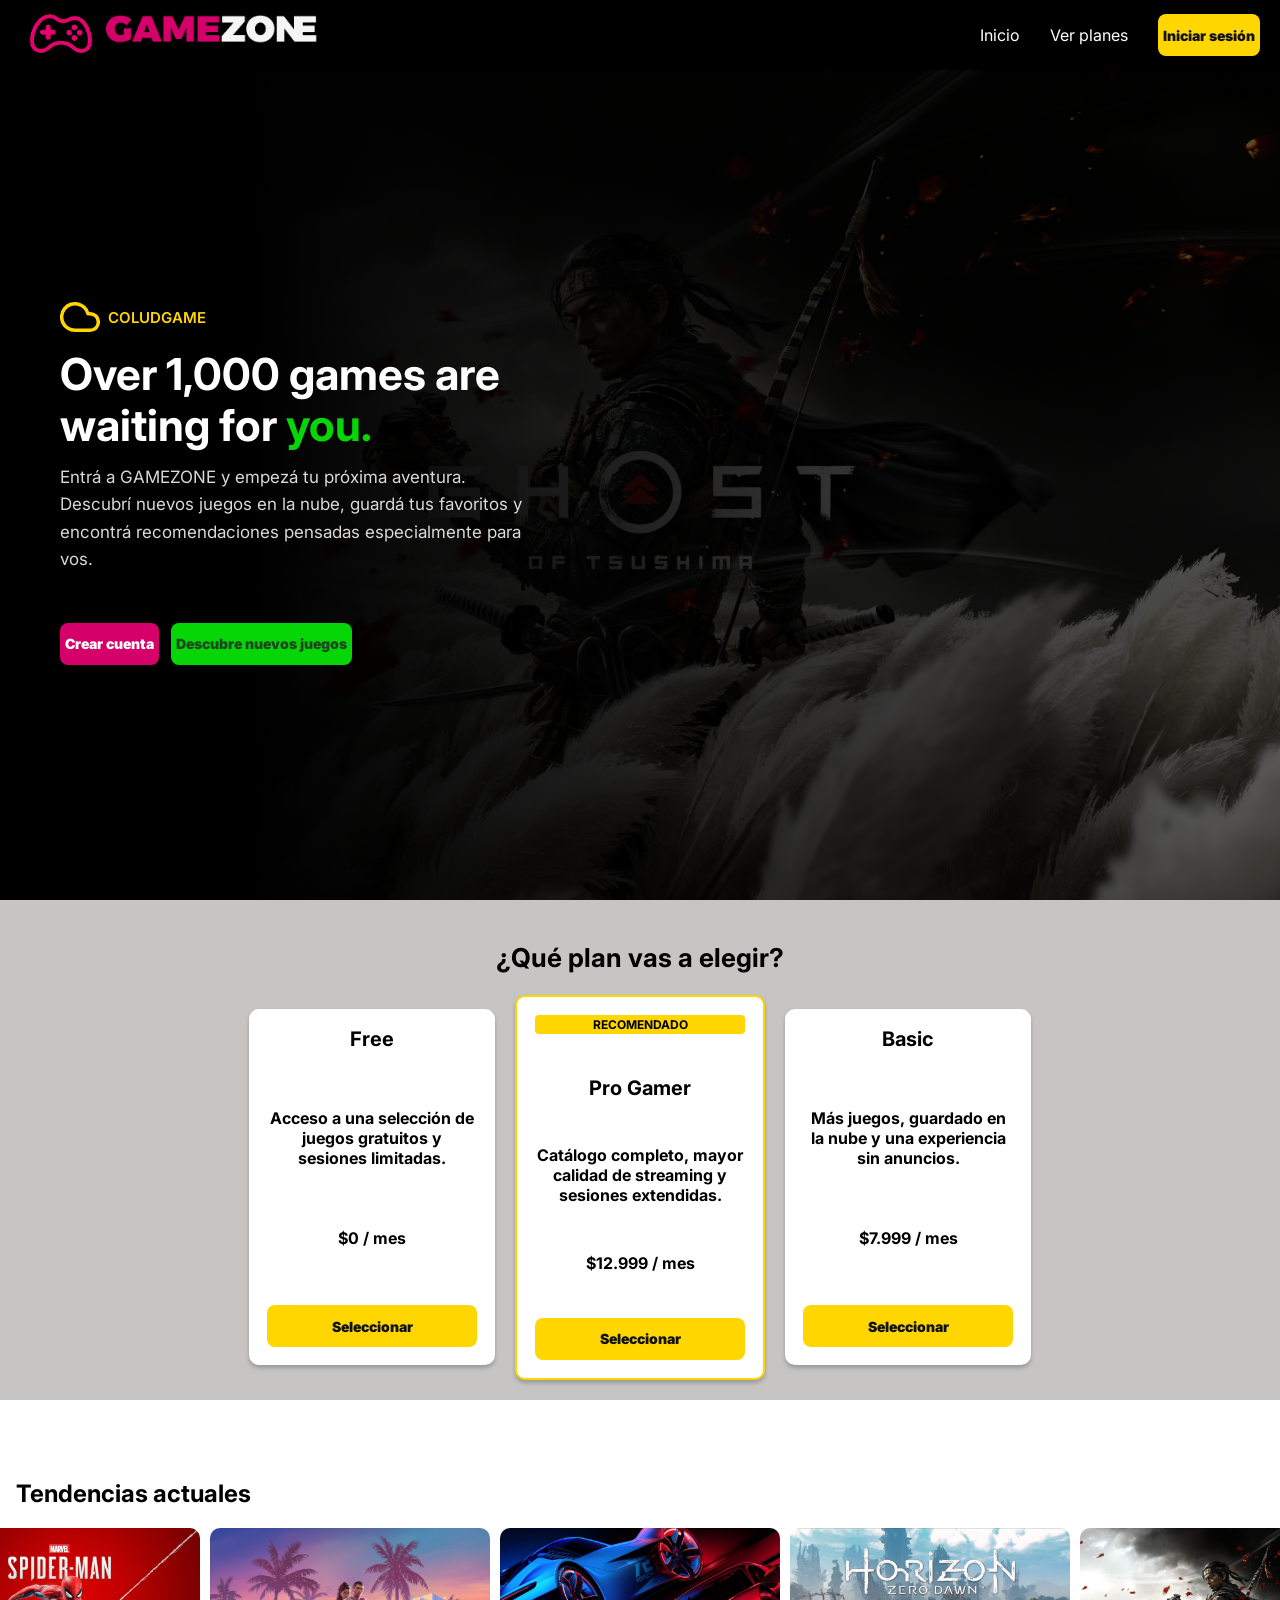
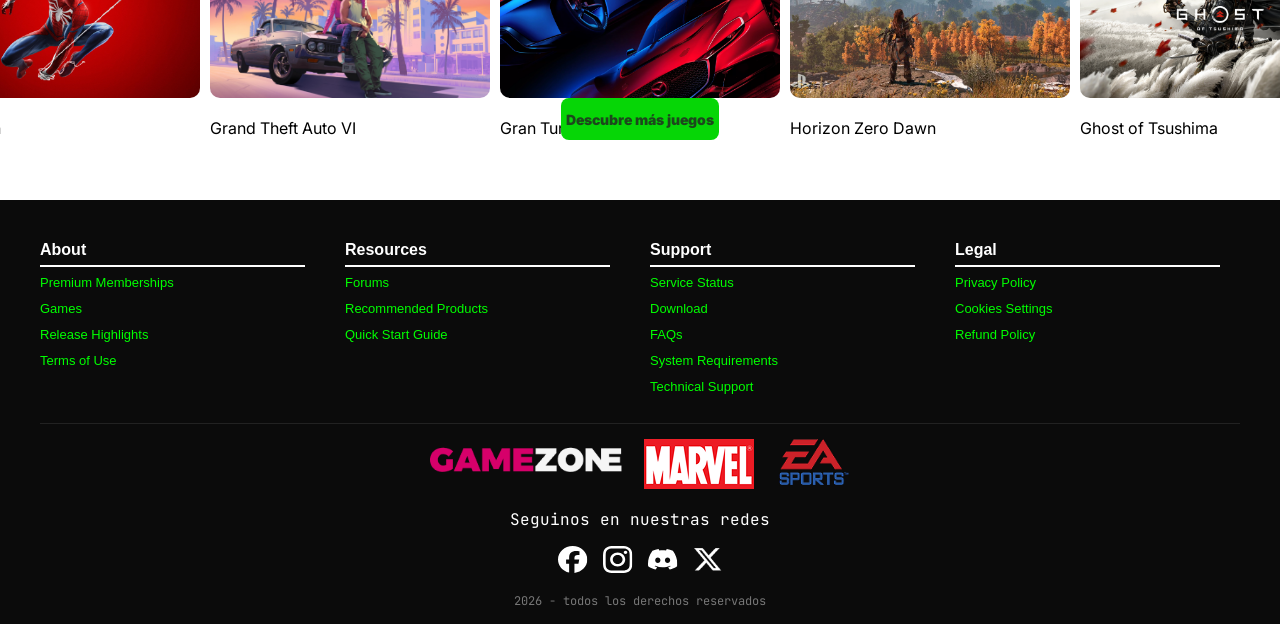
==== commit 46b86b57: "Agrego animaciones btns" ====
--- a/index.html
+++ b/index.html
@@ -50,7 +50,7 @@
             </div>
             <div class="landing-buttons">
                 <a class="primary" href="pages/register.html">Crear cuenta</a>
-                <a class="secondary" href="#plans">Descubre nuevos juegos</a>
+                <a class="secondary descubre-juegos" href="#plans">Descubre nuevos juegos</a>
             </div>
 
         </section>
--- a/css/buttons.css
+++ b/css/buttons.css
@@ -18,6 +18,9 @@
     align-items: center;
     justify-content: center;
     box-sizing: border-box;
+
+    transition: transform 0.3s ease;
+    
 }
 
 .primary {
@@ -27,6 +30,7 @@
 
 .primary:hover {
     background-color: #FFB3D9;
+    transform: translateY(-5px);
 }
 
 .secondary {
@@ -36,6 +40,7 @@
 
 .secondary:hover {
     background-color: #B3FFB3;
+    transform: translateY(-5px);
 }
 
 .accent {
@@ -45,6 +50,7 @@
 
 .accent:hover {
     background-color: #FFE347;
+    transform: translateY(-5px);
 }
 
 .google-button {
@@ -61,4 +67,42 @@
 .google-button img {
     width: 20px;
     height: 20px;
-}+}
+
+
+.pulse{
+    animation: pulse 2s infinite;
+}
+
+@keyframes pulse {
+    0% {
+        transform: scale(1);
+    }
+
+    50% {
+        transform: scale(1.10);
+    }
+
+    100% {
+        transform: scale(1);
+    }
+}
+
+
+.descubre-juegos {
+    position: relative;
+    overflow: hidden;
+    transition: transform 0.3s ease;
+}
+
+.descubre-juegos::after {
+    content: "";
+    position: absolute;
+    bottom: 0;
+    left: -100%;
+    width: 100%;
+    height: 3px;
+    background-color: #06D606;
+    transition: left 0.3s ease;
+}
+
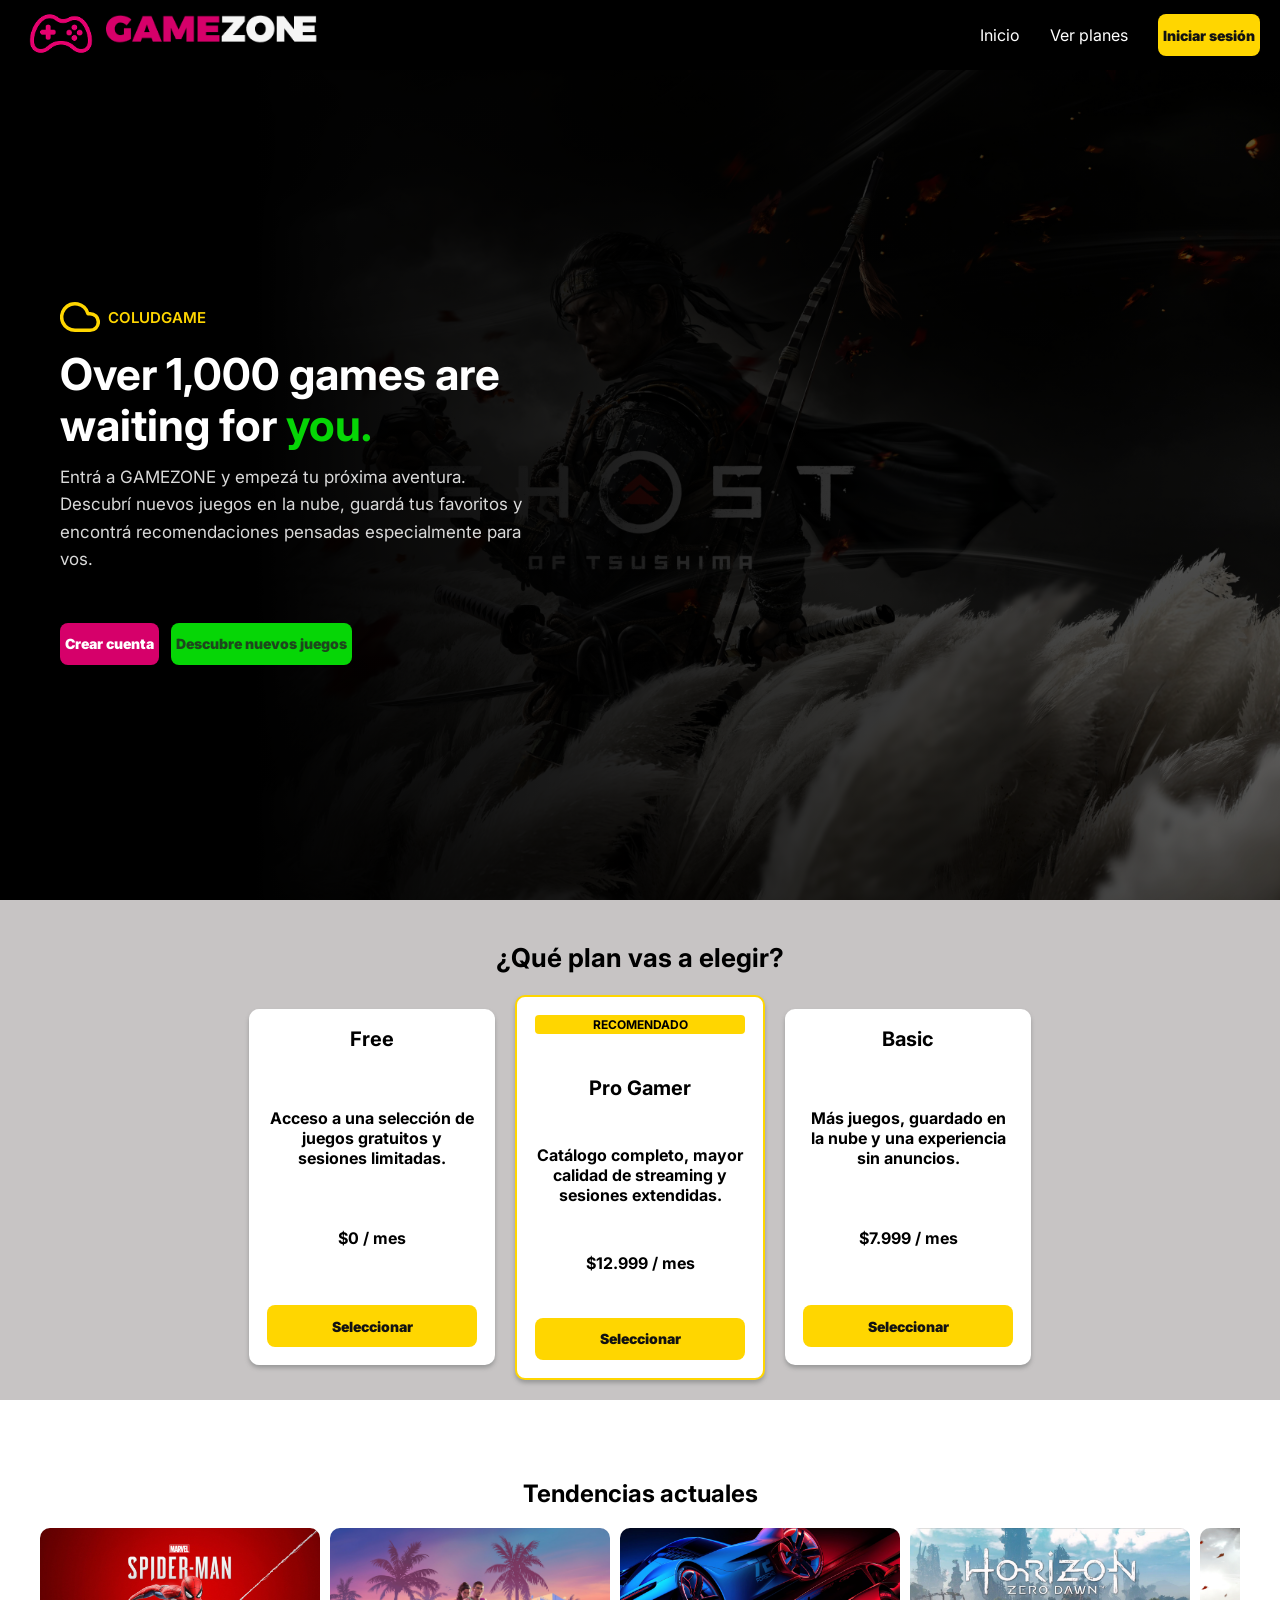
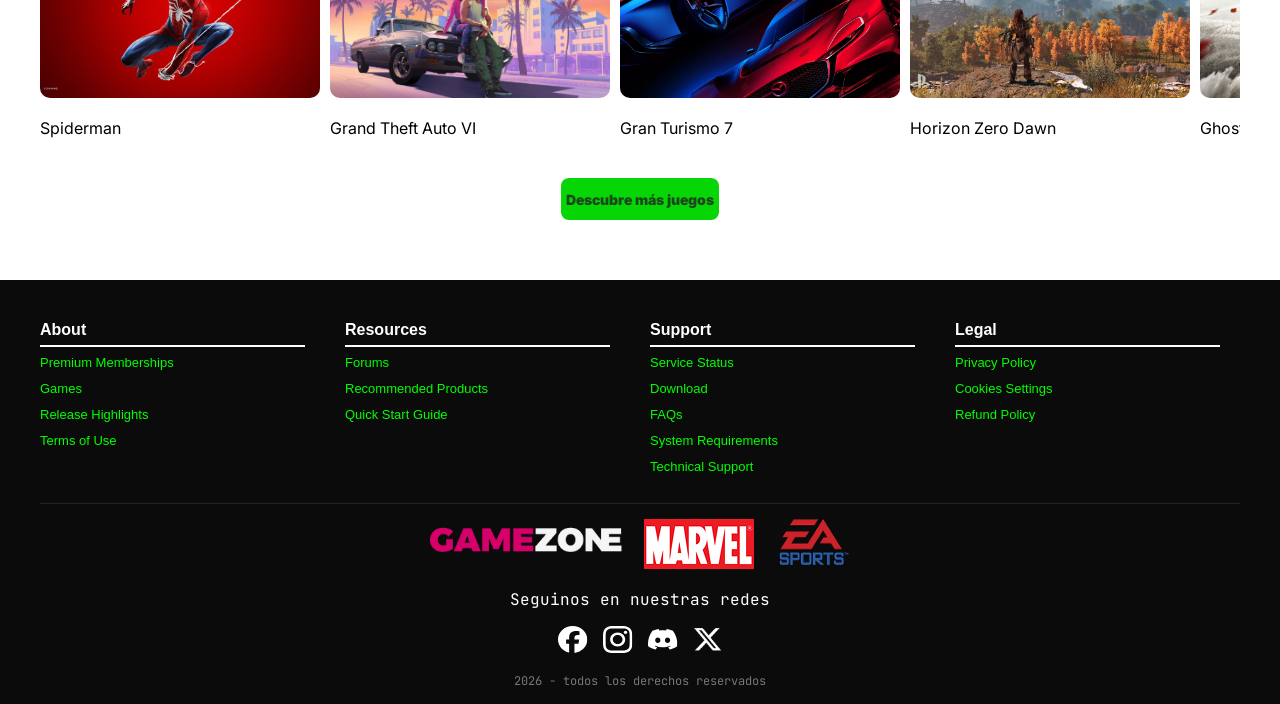
==== commit b34eeee0: "Carruseles de home" ====
--- a/index.html
+++ b/index.html
@@ -50,7 +50,7 @@
             </div>
             <div class="landing-buttons">
                 <a class="primary" href="pages/register.html">Crear cuenta</a>
-                <a class="secondary descubre-juegos" href="#plans">Descubre nuevos juegos</a>
+                <a class="secondary" href="#plans">Descubre nuevos juegos</a>
             </div>
 
         </section>
@@ -104,9 +104,13 @@
         <section class="trending-section">
             <h2>Tendencias actuales</h2>
 
-            <div class="trending" id="trending">
+            <div class="carousel">
+
+                <div class="carousel-viewport">
+                    <div class="trending carousel-track" id="trending"></div>
+                </div>
+
             </div>
-           
             <button class="secondary">Descubre más juegos</button>
         </section>
 
--- a/css/trending.css
+++ b/css/trending.css
@@ -10,13 +10,22 @@
 
 .trending-section h2 {
     padding: 0 16px;
-    align-self: flex-start;
 }
 
 .trending-section .carousel {
     box-sizing: border-box;
+    width: 100%;
+    padding: 0 16px;
 }
 
+/* El "visor": recorta las tarjetas que no entran en pantalla */
+.carousel-viewport {
+    overflow: hidden;
+    width: 100%;
+    height: 250px;
+}
+
+/* El track: la fila de tarjetas que se mueve con transform (lo maneja el JS) */
 .trending {
     display: flex;
     gap: 10px;
@@ -48,6 +57,10 @@
         padding: 60px 0;
     }
 
+    .trending-section .carousel {
+        padding: 0 40px;
+    }
+
     .trending .card {
         width: 280px;
         height: 170px;
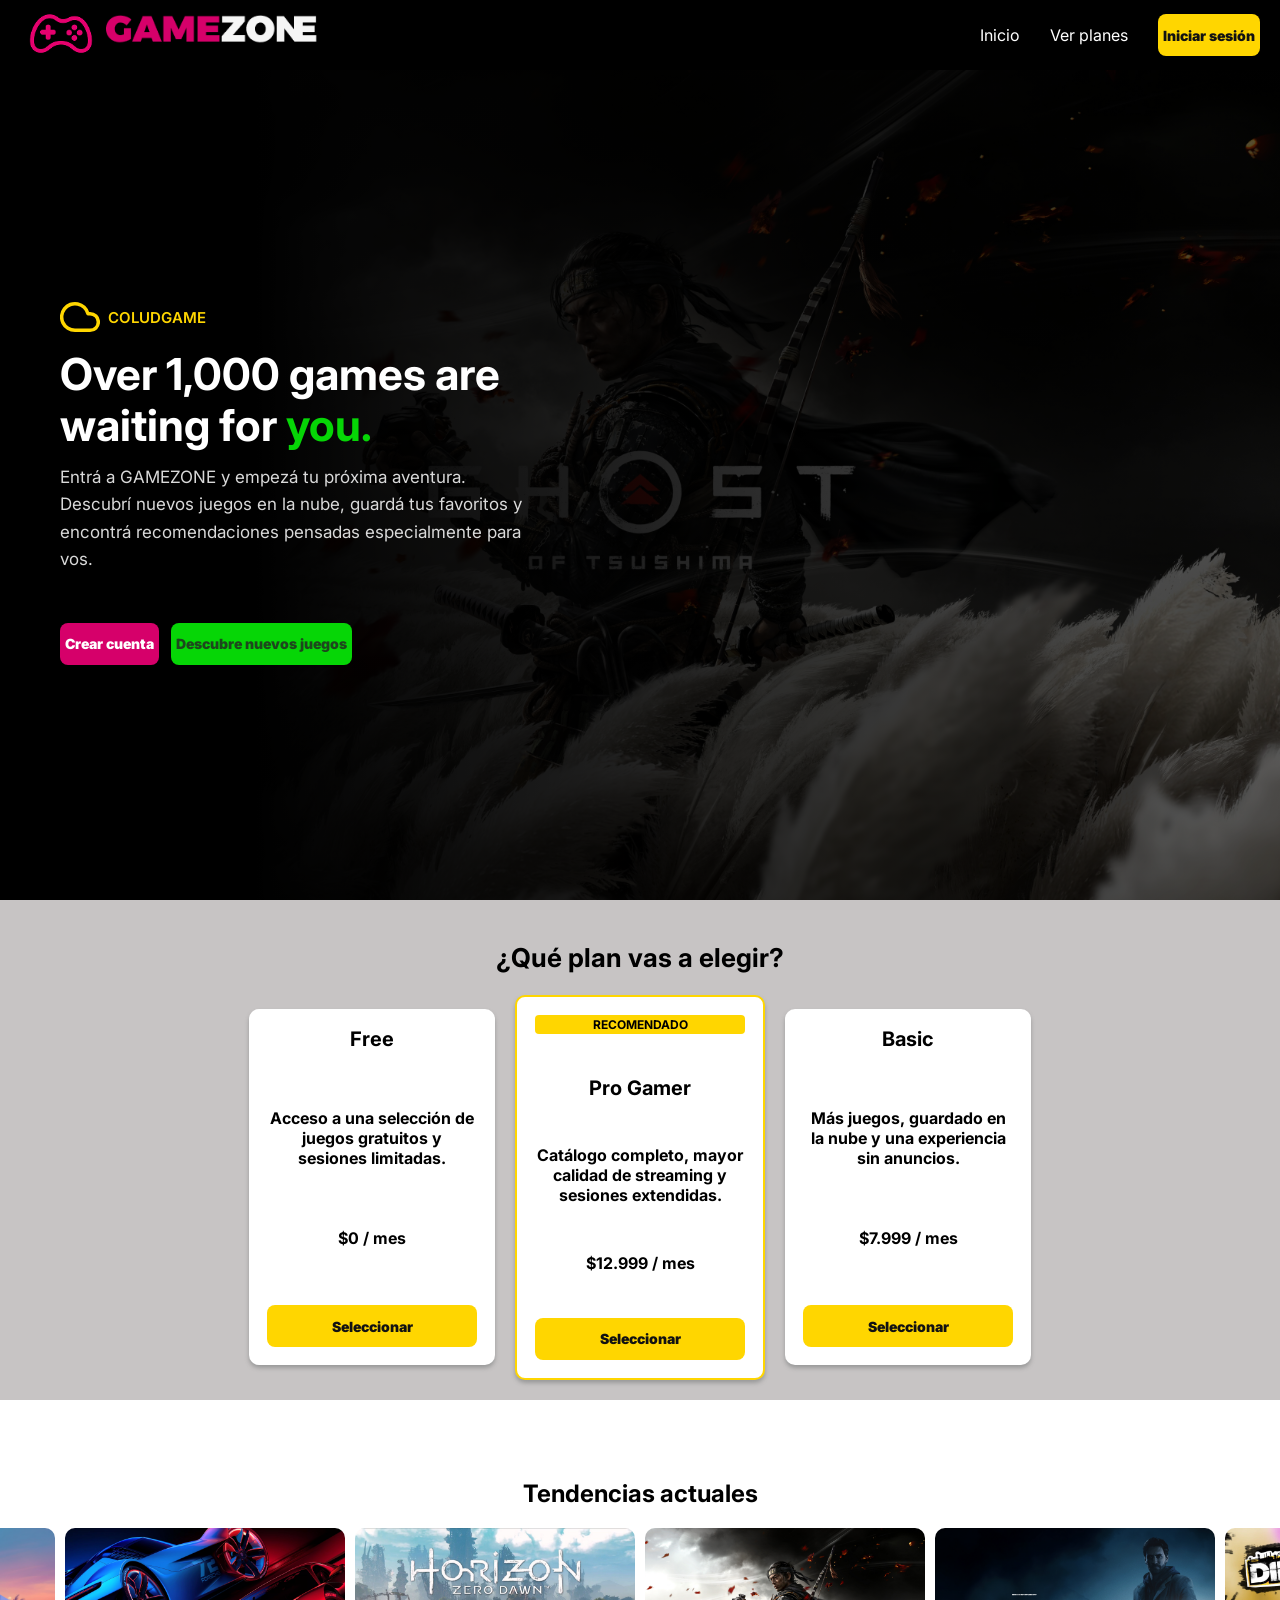
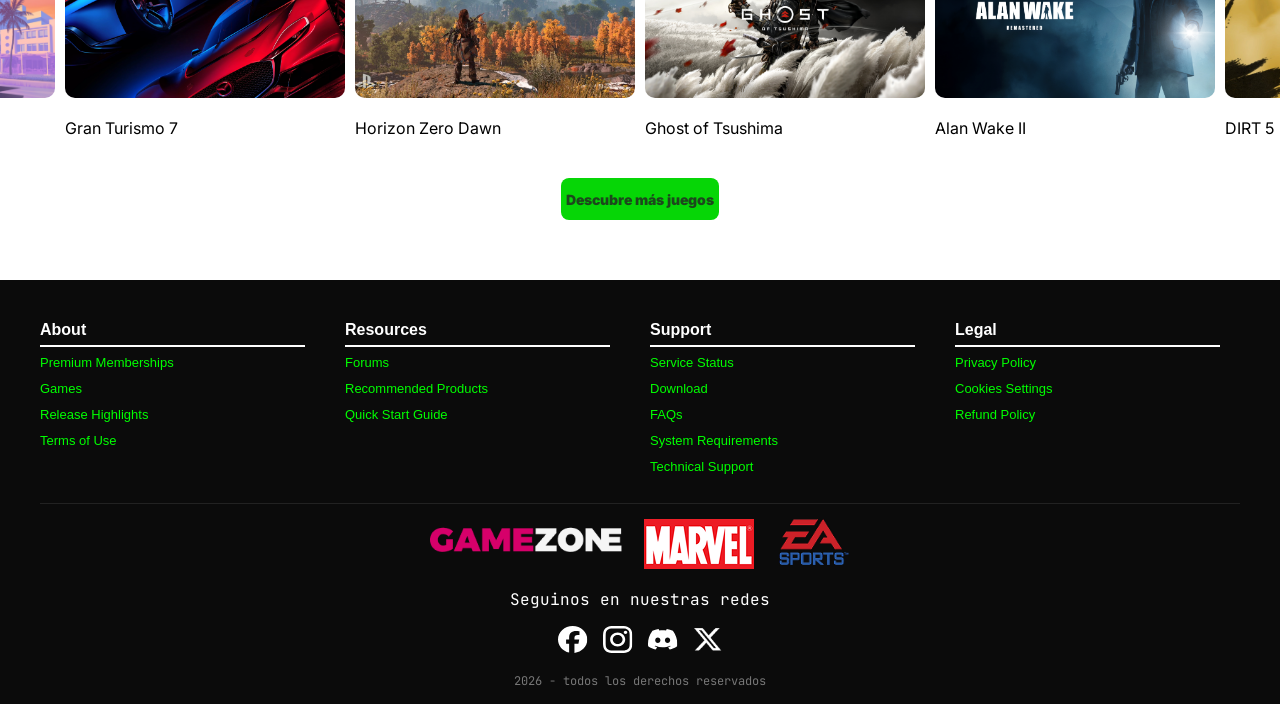
==== commit a70eacd8: "Merge main into juli" ====
--- a/index.html
+++ b/index.html
@@ -50,7 +50,7 @@
             </div>
             <div class="landing-buttons">
                 <a class="primary" href="pages/register.html">Crear cuenta</a>
-                <a class="secondary" href="#plans">Descubre nuevos juegos</a>
+                <a class="secondary descubre-juegos" href="#plans">Descubre nuevos juegos</a>
             </div>
 
         </section>
--- a/css/buttons.css
+++ b/css/buttons.css
@@ -18,9 +18,6 @@
     align-items: center;
     justify-content: center;
     box-sizing: border-box;
-
-    transition: transform 0.3s ease;
-    
 }
 
 .primary {
@@ -30,7 +27,6 @@
 
 .primary:hover {
     background-color: #FFB3D9;
-    transform: translateY(-5px);
 }
 
 .secondary {
@@ -40,7 +36,6 @@
 
 .secondary:hover {
     background-color: #B3FFB3;
-    transform: translateY(-5px);
 }
 
 .accent {
@@ -50,7 +45,6 @@
 
 .accent:hover {
     background-color: #FFE347;
-    transform: translateY(-5px);
 }
 
 .google-button {
@@ -69,40 +63,58 @@
     height: 20px;
 }
 
+.primary.playnow-btn {
+    position: relative;
+    overflow: hidden;
+    background-color: #D6006A;
+    box-shadow:
+        0 4px 10px rgba(163, 33, 98, 0.35);
 
-.pulse{
-    animation: pulse 2s infinite;
+    transition:
+        transform 0.25s ease,
+        box-shadow 0.25s ease,
+        background-color 0.25s ease,
+        border-color 0.25s ease;
 }
 
-@keyframes pulse {
-    0% {
-        transform: scale(1);
-    }
+.primary.playnow-btn::before {
+    content: "";
 
-    50% {
-        transform: scale(1.10);
-    }
+    position: absolute;
 
-    100% {
-        transform: scale(1);
-    }
+    top: 0;
+    left: -120%;
+
+    width: 70%;
+    height: 100%;
+
+    background: linear-gradient(
+        120deg,
+        transparent,
+        rgba(255, 179, 217, 0.8),
+        transparent
+    );
+
+    transform: skewX(-20deg);
+    transition: left 0.5s ease;
 }
 
 
-.descubre-juegos {
-    position: relative;
-    overflow: hidden;
-    transition: transform 0.3s ease;
+/* Hover */
+
+.primary.playnow-btn:hover {
+
+    background-color: #F055A2;
+
+    border-color: #FFB3D9;
+
+    transform: translateY(-3px) scale(1.01);
+
+    box-shadow:
+        0 8px 18px rgba(163, 33, 98, 0.45),
+        0 0 20px rgba(255, 128, 190, 0.45);
 }
 
-.descubre-juegos::after {
-    content: "";
-    position: absolute;
-    bottom: 0;
-    left: -100%;
-    width: 100%;
-    height: 3px;
-    background-color: #06D606;
-    transition: left 0.3s ease;
-}
-
+.primary.playnow-btn:hover::before {
+    left: 150%;
+}
--- a/css/landing/landing.css
+++ b/css/landing/landing.css
@@ -51,6 +51,7 @@
     flex-direction: column;
     gap: 12px;
     margin-top: 10px;
+    width: fit-content;
 }
 
 .welcome-main {
--- a/css/trending.css
+++ b/css/trending.css
@@ -15,14 +15,17 @@
 .trending-section .carousel {
     box-sizing: border-box;
     width: 100%;
-    padding: 0 16px;
 }
 
 /* El "visor": recorta las tarjetas que no entran en pantalla */
 .carousel-viewport {
+    display: flex;
+    justify-content: center;
+    padding: 0;
     overflow: hidden;
     width: 100%;
     height: 250px;
+
 }
 
 /* El track: la fila de tarjetas que se mueve con transform (lo maneja el JS) */
@@ -53,12 +56,11 @@
 
 
 @media (min-width: 768px) {
+    .carousel {
+    padding: 0;
+}
     .trending-section {
         padding: 60px 0;
-    }
-
-    .trending-section .carousel {
-        padding: 0 40px;
     }
 
     .trending .card {
